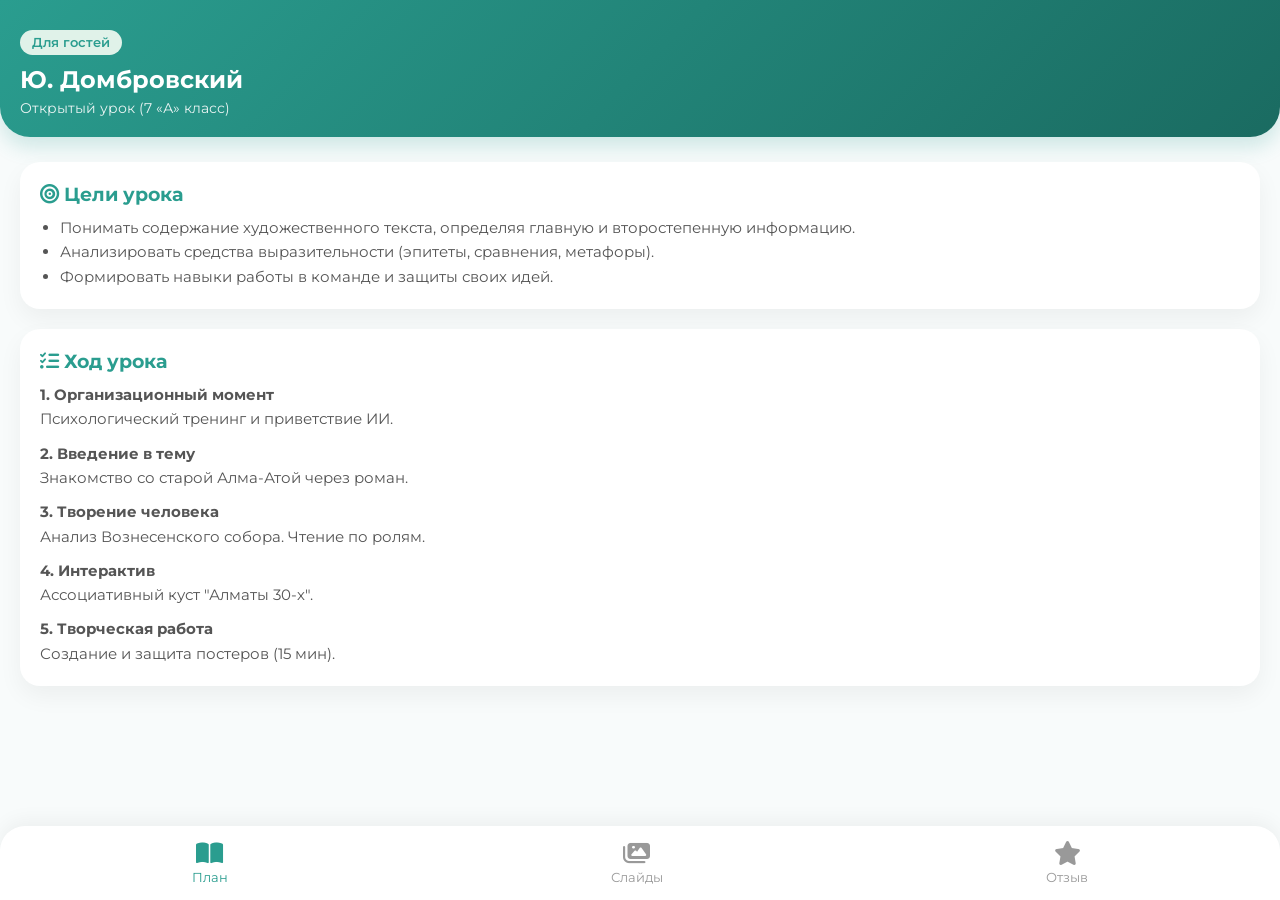
==== guest.html @ 23ebe3e4 "Add guest app, QR code, and DOCX lesson plan" ====
<!DOCTYPE html>
<html lang="ru">
<head>
    <meta charset="UTF-8">
    <meta name="viewport" content="width=device-width, initial-scale=1.0, maximum-scale=1.0, user-scalable=no">
    <title>Материалы для гостей | Открытый урок</title>
    <link href="https://fonts.googleapis.com/css2?family=Montserrat:wght@300;400;600;700;900&display=swap" rel="stylesheet">
    <link rel="stylesheet" href="https://cdnjs.cloudflare.com/ajax/libs/font-awesome/6.4.0/css/all.min.css">
    <style>
        :root {
            --bg-color: #f8fbfb;
            --accent-green: #2A9D8F;
            --accent-light: #e0f2e9;
            --accent-orange: #E76F51;
            --text-main: #333;
        }
        * { margin: 0; padding: 0; box-sizing: border-box; font-family: 'Montserrat', sans-serif; }
        body { background: var(--bg-color); color: var(--text-main); overflow-x: hidden; padding-bottom: 80px; }
        
        /* Header */
        header { background: linear-gradient(135deg, var(--accent-green), #1a6b61); color: white; padding: 30px 20px 20px; border-bottom-left-radius: 30px; border-bottom-right-radius: 30px; box-shadow: 0 10px 20px rgba(42,157,143,0.2); }
        h1 { font-size: 1.5rem; font-weight: 700; margin-bottom: 5px; }
        .subtitle { font-size: 0.9rem; opacity: 0.9; }

        /* Navigation */
        .bottom-nav { position: fixed; bottom: 0; left: 0; width: 100%; background: white; display: flex; justify-content: space-around; padding: 15px 0; box-shadow: 0 -5px 20px rgba(0,0,0,0.05); border-top-left-radius: 25px; border-top-right-radius: 25px; z-index: 100; }
        .nav-item { display: flex; flex-direction: column; align-items: center; color: #999; text-decoration: none; font-size: 0.8rem; gap: 5px; transition: 0.3s; cursor: pointer; }
        .nav-item i { font-size: 1.5rem; }
        .nav-item.active { color: var(--accent-green); }

        /* Sections */
        .section { display: none; padding: 25px 20px; animation: fadeIn 0.4s ease; }
        .section.active { display: block; }

        /* Cards */
        .card { background: white; border-radius: 20px; padding: 20px; box-shadow: 0 10px 25px rgba(0,0,0,0.05); margin-bottom: 20px; }
        .card h3 { color: var(--accent-green); margin-bottom: 10px; font-size: 1.2rem; }
        .card p { font-size: 0.95rem; line-height: 1.6; color: #555; }
        .card ul { margin-left: 20px; margin-top: 10px; color: #555; font-size: 0.95rem; line-height: 1.6; }
        
        /* Badges */
        .badge { display: inline-block; background: var(--accent-light); color: var(--accent-green); padding: 5px 12px; border-radius: 15px; font-size: 0.8rem; font-weight: 600; margin-bottom: 10px; }

        /* Feedback Form */
        input, textarea { width: 100%; padding: 15px; border: 1px solid #ddd; border-radius: 15px; margin-bottom: 15px; font-size: 1rem; }
        button { background: var(--accent-orange); color: white; border: none; padding: 15px; border-radius: 15px; width: 100%; font-size: 1.1rem; font-weight: 600; box-shadow: 0 10px 20px rgba(231,111,81,0.3); cursor: pointer; }

        @keyframes fadeIn { from { opacity: 0; transform: translateY(10px); } to { opacity: 1; transform: translateY(0); } }
    </style>
</head>
<body>

    <header>
        <div class="badge">Для гостей</div>
        <h1>Ю. Домбровский</h1>
        <p class="subtitle">Открытый урок (7 «А» класс)</p>
    </header>

    <!-- План урока -->
    <div id="plan" class="section active">
        <div class="card">
            <h3><i class="fa-solid fa-bullseye"></i> Цели урока</h3>
            <ul>
                <li>Понимать содержание художественного текста, определяя главную и второстепенную информацию.</li>
                <li>Анализировать средства выразительности (эпитеты, сравнения, метафоры).</li>
                <li>Формировать навыки работы в команде и защиты своих идей.</li>
            </ul>
        </div>
        
        <div class="card">
            <h3><i class="fa-solid fa-list-check"></i> Ход урока</h3>
            <p><strong>1. Организационный момент</strong><br>Психологический тренинг и приветствие ИИ.</p>
            <p style="margin-top: 10px;"><strong>2. Введение в тему</strong><br>Знакомство со старой Алма-Атой через роман.</p>
            <p style="margin-top: 10px;"><strong>3. Творение человека</strong><br>Анализ Вознесенского собора. Чтение по ролям.</p>
            <p style="margin-top: 10px;"><strong>4. Интерактив</strong><br>Ассоциативный куст "Алматы 30-х".</p>
            <p style="margin-top: 10px;"><strong>5. Творческая работа</strong><br>Создание и защита постеров (15 мин).</p>
        </div>
    </div>

    <!-- Презентация -->
    <div id="slides" class="section">
        <div class="card" style="text-align: center; padding: 40px 20px;">
            <i class="fa-solid fa-tv" style="font-size: 4rem; color: #ddd; margin-bottom: 20px;"></i>
            <h3>Синхронизация слайдов</h3>
            <p>Следите за презентацией на смарт-доске. Урок ведется в интерактивном формате с участием ИИ-ассистента.</p>
        </div>
    </div>

    <!-- Отзыв -->
    <div id="feedback" class="section">
        <div class="card">
            <h3><i class="fa-solid fa-comment-dots"></i> Оценочный лист гостя</h3>
            <p style="margin-bottom: 15px;">Пожалуйста, оставьте обратную связь об уроке.</p>
            <input type="text" placeholder="Ваше имя (необязательно)">
            <textarea rows="4" placeholder="Ваши впечатления, плюсы и пожелания..."></textarea>
            <button onclick="alert('Спасибо! Ваш отзыв успешно отправлен.')">Отправить отзыв</button>
        </div>
    </div>

    <!-- Навигация -->
    <nav class="bottom-nav">
        <div class="nav-item active" onclick="switchTab('plan', this)">
            <i class="fa-solid fa-book-open"></i>
            <span>План</span>
        </div>
        <div class="nav-item" onclick="switchTab('slides', this)">
            <i class="fa-solid fa-images"></i>
            <span>Слайды</span>
        </div>
        <div class="nav-item" onclick="switchTab('feedback', this)">
            <i class="fa-solid fa-star"></i>
            <span>Отзыв</span>
        </div>
    </nav>

    <script>
        function switchTab(tabId, el) {
            document.querySelectorAll('.section').forEach(s => s.classList.remove('active'));
            document.querySelectorAll('.nav-item').forEach(n => n.classList.remove('active'));
            
            document.getElementById(tabId).classList.add('active');
            el.classList.add('active');
        }
    </script>
</body>
</html>
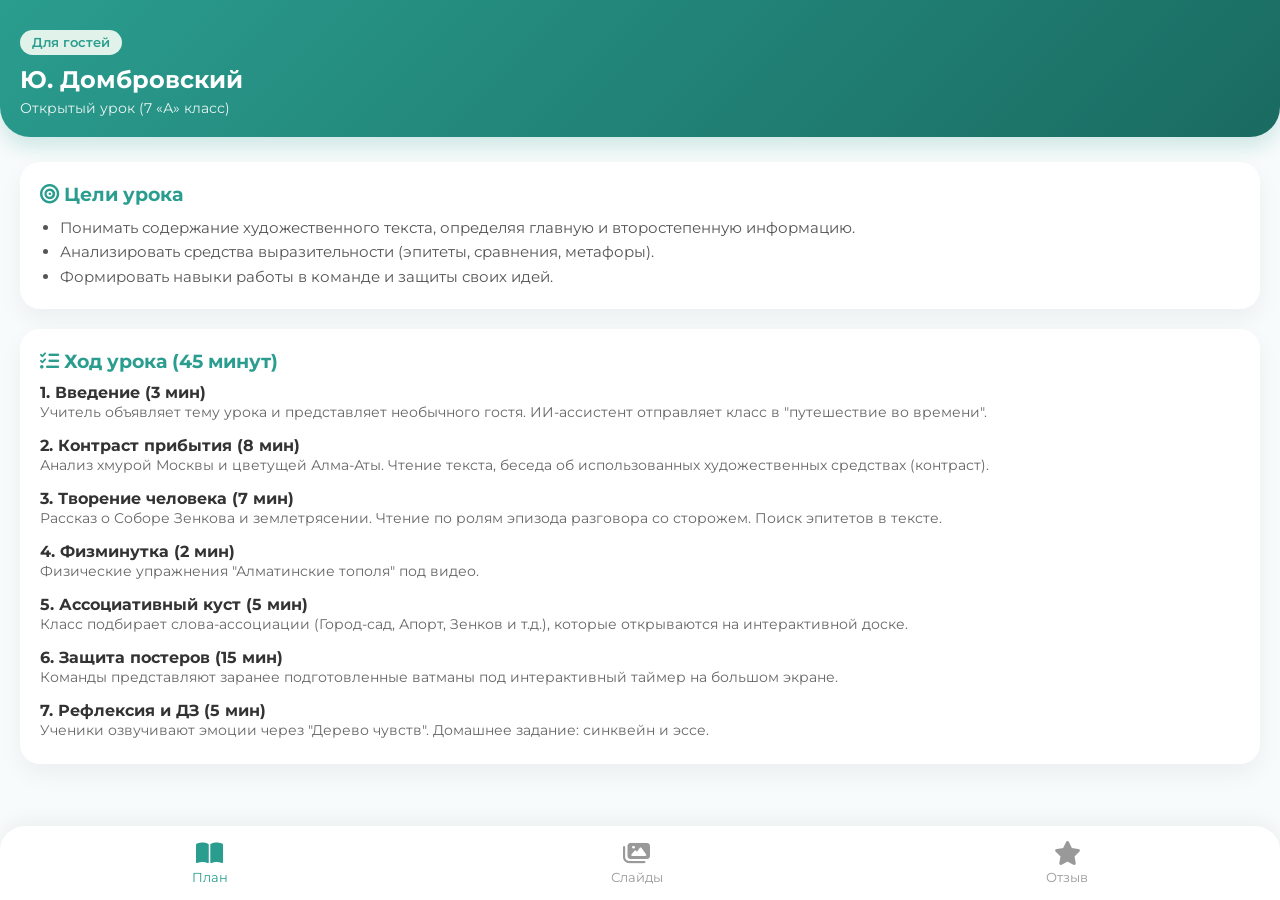
==== commit e1bc2c59: "Улучшен UI для гостей: убраны лишние кнопки, исправлен сплющенный аватар" ====
--- a/guest.html
+++ b/guest.html
@@ -68,22 +68,42 @@
         </div>
         
         <div class="card">
-            <h3><i class="fa-solid fa-list-check"></i> Ход урока</h3>
-            <p><strong>1. Организационный момент</strong><br>Психологический тренинг и приветствие ИИ.</p>
-            <p style="margin-top: 10px;"><strong>2. Введение в тему</strong><br>Знакомство со старой Алма-Атой через роман.</p>
-            <p style="margin-top: 10px;"><strong>3. Творение человека</strong><br>Анализ Вознесенского собора. Чтение по ролям.</p>
-            <p style="margin-top: 10px;"><strong>4. Интерактив</strong><br>Ассоциативный куст "Алматы 30-х".</p>
-            <p style="margin-top: 10px;"><strong>5. Творческая работа</strong><br>Создание и защита постеров (15 мин).</p>
+            <h3><i class="fa-solid fa-list-check"></i> Ход урока (45 минут)</h3>
+            <div style="margin-bottom: 15px;">
+                <strong>1. Введение (3 мин)</strong><br>
+                <span style="font-size: 0.9rem; color: #666;">Учитель объявляет тему урока и представляет необычного гостя. ИИ-ассистент отправляет класс в "путешествие во времени".</span>
+            </div>
+            <div style="margin-bottom: 15px;">
+                <strong>2. Контраст прибытия (8 мин)</strong><br>
+                <span style="font-size: 0.9rem; color: #666;">Анализ хмурой Москвы и цветущей Алма-Аты. Чтение текста, беседа об использованных художественных средствах (контраст).</span>
+            </div>
+            <div style="margin-bottom: 15px;">
+                <strong>3. Творение человека (7 мин)</strong><br>
+                <span style="font-size: 0.9rem; color: #666;">Рассказ о Соборе Зенкова и землетрясении. Чтение по ролям эпизода разговора со сторожем. Поиск эпитетов в тексте.</span>
+            </div>
+            <div style="margin-bottom: 15px;">
+                <strong>4. Физминутка (2 мин)</strong><br>
+                <span style="font-size: 0.9rem; color: #666;">Физические упражнения "Алматинские тополя" под видео.</span>
+            </div>
+            <div style="margin-bottom: 15px;">
+                <strong>5. Ассоциативный куст (5 мин)</strong><br>
+                <span style="font-size: 0.9rem; color: #666;">Класс подбирает слова-ассоциации (Город-сад, Апорт, Зенков и т.д.), которые открываются на интерактивной доске.</span>
+            </div>
+            <div style="margin-bottom: 15px;">
+                <strong>6. Защита постеров (15 мин)</strong><br>
+                <span style="font-size: 0.9rem; color: #666;">Команды представляют заранее подготовленные ватманы под интерактивный таймер на большом экране.</span>
+            </div>
+            <div style="margin-bottom: 5px;">
+                <strong>7. Рефлексия и ДЗ (5 мин)</strong><br>
+                <span style="font-size: 0.9rem; color: #666;">Ученики озвучивают эмоции через "Дерево чувств". Домашнее задание: синквейн и эссе.</span>
+            </div>
         </div>
     </div>
 
     <!-- Презентация -->
-    <div id="slides" class="section">
-        <div class="card" style="text-align: center; padding: 40px 20px;">
-            <i class="fa-solid fa-tv" style="font-size: 4rem; color: #ddd; margin-bottom: 20px;"></i>
-            <h3>Синхронизация слайдов</h3>
-            <p>Следите за презентацией на смарт-доске. Урок ведется в интерактивном формате с участием ИИ-ассистента.</p>
-        </div>
+    <div id="slides" class="section" style="padding: 0; height: calc(100vh - 80px - 90px);">
+        <!-- 80px = nav, 90px = header, so we make it take full available height -->
+        <iframe src="index.html?guest=true" style="width: 100%; height: 100%; border: none;"></iframe>
     </div>
 
     <!-- Отзыв -->
